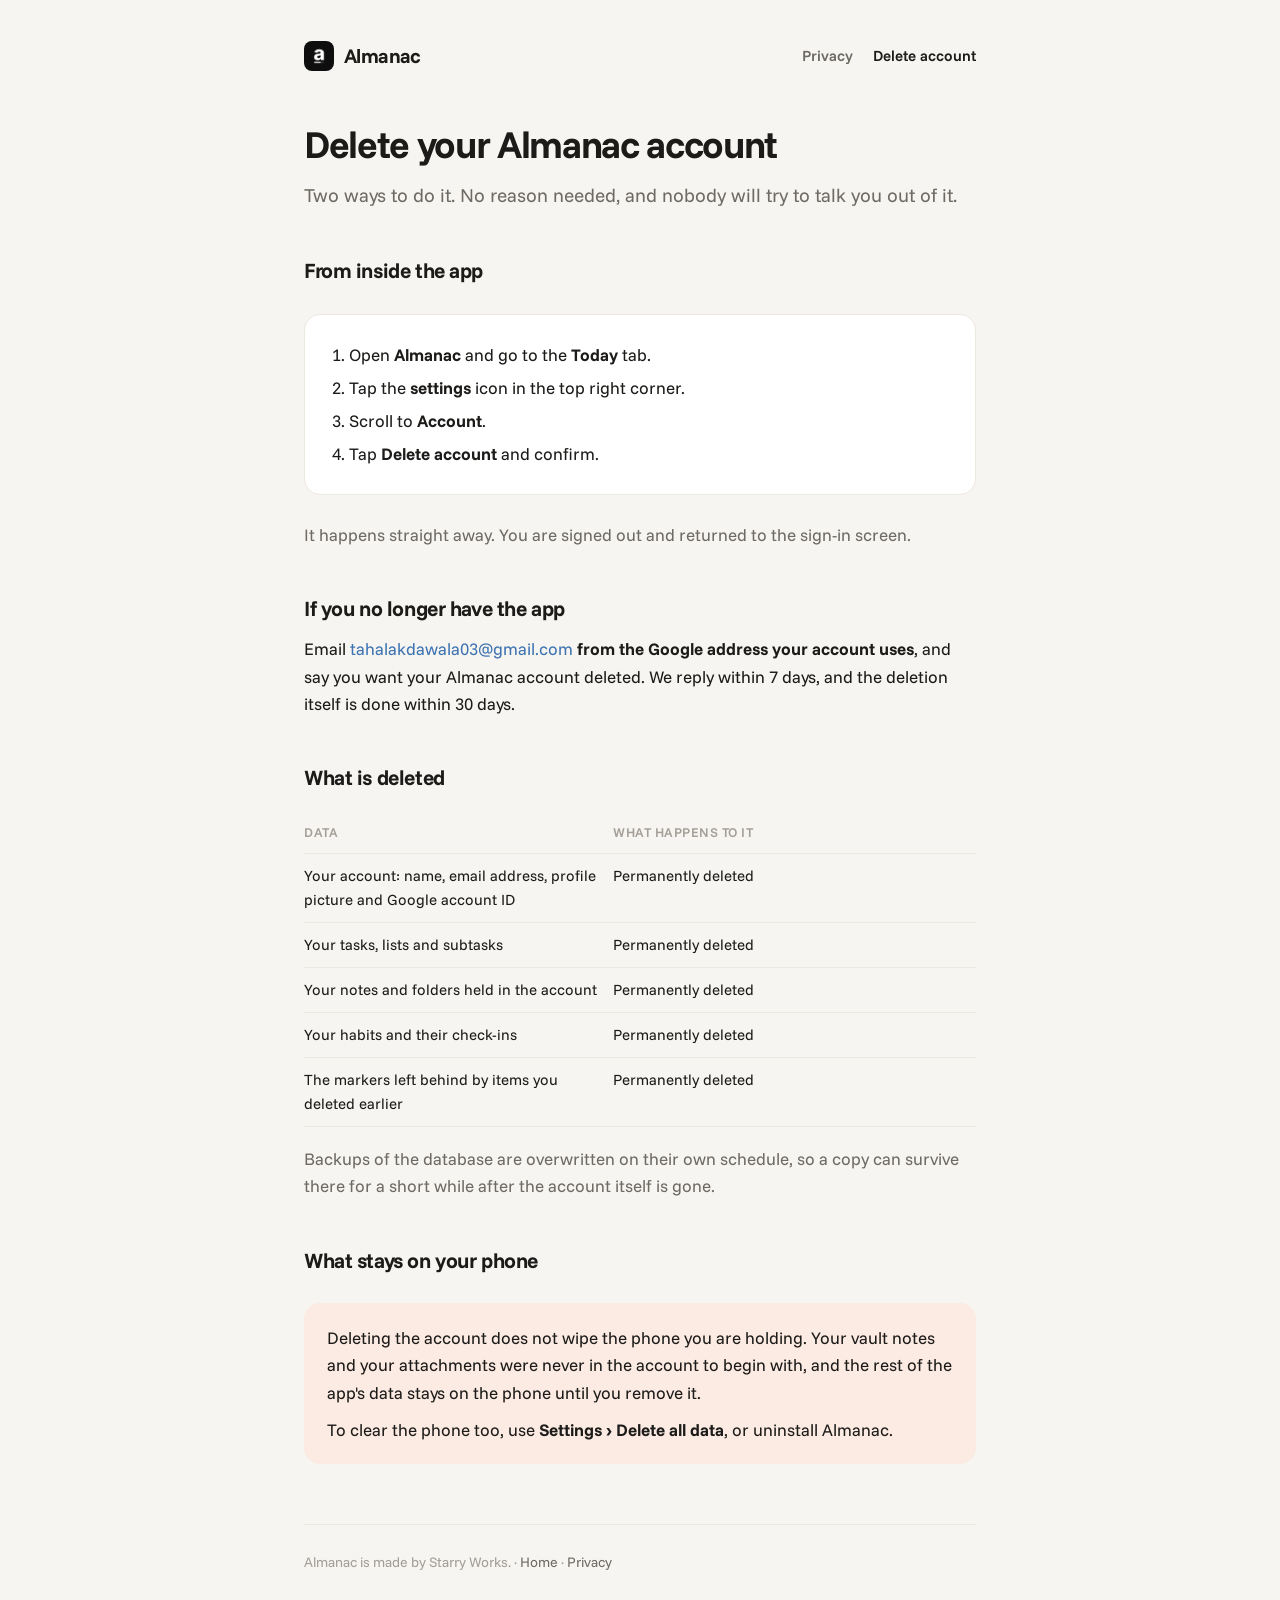
==== delete-account.html @ 03bf211e "Public site: home page, privacy policy, account deletion" ====
<!DOCTYPE html>
<html lang="en">
<head>
<meta charset="utf-8" />
<meta name="viewport" content="width=device-width, initial-scale=1" />
<title>Delete your account &middot; Almanac</title>
<meta name="description" content="How to delete your Almanac account and everything stored in it." />
<link rel="preconnect" href="https://fonts.googleapis.com" />
<link rel="preconnect" href="https://fonts.gstatic.com" crossorigin />
<link href="https://fonts.googleapis.com/css2?family=Funnel+Sans:wght@500;600;700&display=swap" rel="stylesheet" />
<link rel="stylesheet" href="style.css" />
<link rel="icon" href="app-icon.png" type="image/png" />
</head>
<body>
<div class="wrap">

  <div class="top">
    <a class="brand" href="./">
      <img class="mark" src="app-icon.png" alt="" />
      Almanac
    </a>
    <nav class="nav">
      <a href="privacy.html">Privacy</a>
      <a href="delete-account.html" aria-current="page">Delete account</a>
    </nav>
  </div>

  <h1>Delete your Almanac account</h1>
  <p class="lede">
    Two ways to do it. No reason needed, and nobody will try to talk you out of it.
  </p>

  <h2>From inside the app</h2>
  <div class="card">
    <ol style="margin:0">
      <li>Open <strong>Almanac</strong> and go to the <strong>Today</strong> tab.</li>
      <li>Tap the <strong>settings</strong> icon in the top right corner.</li>
      <li>Scroll to <strong>Account</strong>.</li>
      <li>Tap <strong>Delete account</strong> and confirm.</li>
    </ol>
  </div>
  <p class="muted">It happens straight away. You are signed out and returned to the sign-in screen.</p>

  <h2>If you no longer have the app</h2>
  <p>
    Email <a href="mailto:tahalakdawala03@gmail.com?subject=Delete%20my%20Almanac%20account">tahalakdawala03@gmail.com</a>
    <strong>from the Google address your account uses</strong>, and say you want your Almanac
    account deleted. We reply within 7 days, and the deletion itself is done within 30 days.
  </p>

  <h2>What is deleted</h2>
  <table>
    <tr><th style="width:46%">Data</th><th>What happens to it</th></tr>
    <tr><td>Your account: name, email address, profile picture and Google account ID</td><td>Permanently deleted</td></tr>
    <tr><td>Your tasks, lists and subtasks</td><td>Permanently deleted</td></tr>
    <tr><td>Your notes and folders held in the account</td><td>Permanently deleted</td></tr>
    <tr><td>Your habits and their check-ins</td><td>Permanently deleted</td></tr>
    <tr><td>The markers left behind by items you deleted earlier</td><td>Permanently deleted</td></tr>
  </table>
  <p class="muted">
    Backups of the database are overwritten on their own schedule, so a copy can survive there
    for a short while after the account itself is gone.
  </p>

  <h2>What stays on your phone</h2>
  <div class="card tangerine">
    <p style="margin-top:0">
      Deleting the account does not wipe the phone you are holding. Your vault notes and your
      attachments were never in the account to begin with, and the rest of the app's data stays
      on the phone until you remove it.
    </p>
    <p style="margin-bottom:0">
      To clear the phone too, use <strong>Settings &rsaquo; Delete all data</strong>, or
      uninstall Almanac.
    </p>
  </div>

  <footer>
    Almanac is made by Starry Works. &middot;
    <a href="./">Home</a> &middot;
    <a href="privacy.html">Privacy</a>
  </footer>

</div>
</body>
</html>
---- style.css ----
/* Almanac site. Tokens mirror src/theme/tokens.ts in the app repo. */

:root {
  --bg: #F7F5F2;
  --surface: #FFFFFF;
  --border: #ECE8E2;

  --ink: #1C1B19;
  --ink2: #6E6A64;
  --ink3: #A39E97;

  --tangerine: #E8612C;
  --tint-tangerine: #FCEBE2;
  --tint-mint: #E1F2E9;
  --mint-ink: #2F8059;
  --tint-lilac: #EEEAFA;
  --lilac-ink: #6A57BE;
  --tint-butter: #FBF1D3;
  --tint-sky: #E3EEFA;
  --sky-ink: #3D73B0;

  --radius-card: 16px;
  --radius-pill: 999px;
}

* { box-sizing: border-box; }
html { -webkit-text-size-adjust: 100%; scroll-behavior: smooth; }

body {
  margin: 0;
  background: var(--bg);
  color: var(--ink);
  font-family: "Funnel Sans", -apple-system, BlinkMacSystemFont, "Segoe UI",
    Roboto, Helvetica, Arial, sans-serif;
  font-size: 17px;
  line-height: 1.6;
  -webkit-font-smoothing: antialiased;
}

.wrap { max-width: 720px; margin: 0 auto; padding: 40px 24px 96px; }

/* ------------------------------------------------------------- header --- */

.top {
  display: flex;
  align-items: center;
  justify-content: space-between;
  gap: 16px;
  flex-wrap: wrap;
  margin-bottom: 52px;
}

.brand {
  display: inline-flex;
  align-items: center;
  gap: 10px;
  font-weight: 700;
  letter-spacing: -0.03em;
  font-size: 20px;
  color: var(--ink);
  text-decoration: none;
}

.mark { width: 30px; height: 30px; border-radius: 8px; flex: none; }

.nav { display: flex; gap: 20px; font-size: 15px; font-weight: 600; }
.nav a { color: var(--ink2); text-decoration: none; }
.nav a:hover, .nav a[aria-current="page"] { color: var(--ink); }

/* --------------------------------------------------------- typography --- */

h1 {
  font-size: 38px;
  line-height: 1.1;
  letter-spacing: -0.035em;
  font-weight: 700;
  margin: 0 0 14px;
}

h2 {
  font-size: 21px;
  letter-spacing: -0.02em;
  font-weight: 700;
  margin: 44px 0 10px;
}

h3 {
  font-size: 16px;
  letter-spacing: -0.01em;
  font-weight: 600;
  margin: 24px 0 6px;
}

p { margin: 10px 0; }
ul, ol { padding-left: 22px; margin: 10px 0; }
li { margin: 6px 0; }

a { color: var(--sky-ink); text-decoration: none; }
a:hover { text-decoration: underline; }

.lede { font-size: 19px; color: var(--ink2); margin: 0 0 8px; }
.updated { color: var(--ink3); font-size: 15px; margin: 0; }
.muted { color: var(--ink2); }

/* -------------------------------------------------------------- parts --- */

.card {
  border: 1px solid var(--border);
  border-radius: var(--radius-card);
  padding: 20px 22px;
  background: var(--surface);
  margin: 26px 0;
}

.card > :first-child { margin-top: 0; }
.card > :last-child { margin-bottom: 0; }

.card.tangerine { background: var(--tint-tangerine); border-color: transparent; }
.card.mint   { background: var(--tint-mint);   border-color: transparent; }
.card.lilac  { background: var(--tint-lilac);  border-color: transparent; }
.card.butter { background: var(--tint-butter); border-color: transparent; }
.card.sky    { background: var(--tint-sky);    border-color: transparent; }

.label {
  font-size: 12px;
  font-weight: 600;
  letter-spacing: 0.06em;
  text-transform: uppercase;
  color: var(--ink3);
  margin: 0 0 6px;
}

.btn {
  display: inline-block;
  background: var(--ink);
  color: #FFFFFF;
  font-weight: 600;
  font-size: 16px;
  padding: 13px 24px;
  border-radius: var(--radius-pill);
  text-decoration: none;
}
.btn:hover { text-decoration: none; opacity: 0.88; }

.grid {
  display: grid;
  grid-template-columns: repeat(auto-fit, minmax(210px, 1fr));
  gap: 12px;
  margin: 26px 0;
}

.grid .card { margin: 0; }

table {
  width: 100%;
  border-collapse: collapse;
  margin: 18px 0;
  font-size: 15px;
  display: block;
  overflow-x: auto;
}
th, td {
  text-align: left;
  padding: 10px 14px 10px 0;
  border-bottom: 1px solid var(--border);
  vertical-align: top;
}
th { font-weight: 600; font-size: 13px; letter-spacing: 0.04em; text-transform: uppercase; color: var(--ink3); }

.toc { font-size: 15px; }
.toc ol { padding-left: 20px; }
.toc li { margin: 3px 0; }

footer {
  margin-top: 60px;
  padding-top: 26px;
  border-top: 1px solid var(--border);
  color: var(--ink3);
  font-size: 14px;
}
footer a { color: var(--ink2); }

@media (max-width: 560px) {
  body { font-size: 16px; }
  h1 { font-size: 31px; }
  .wrap { padding: 28px 20px 72px; }
  .top { margin-bottom: 36px; }
}
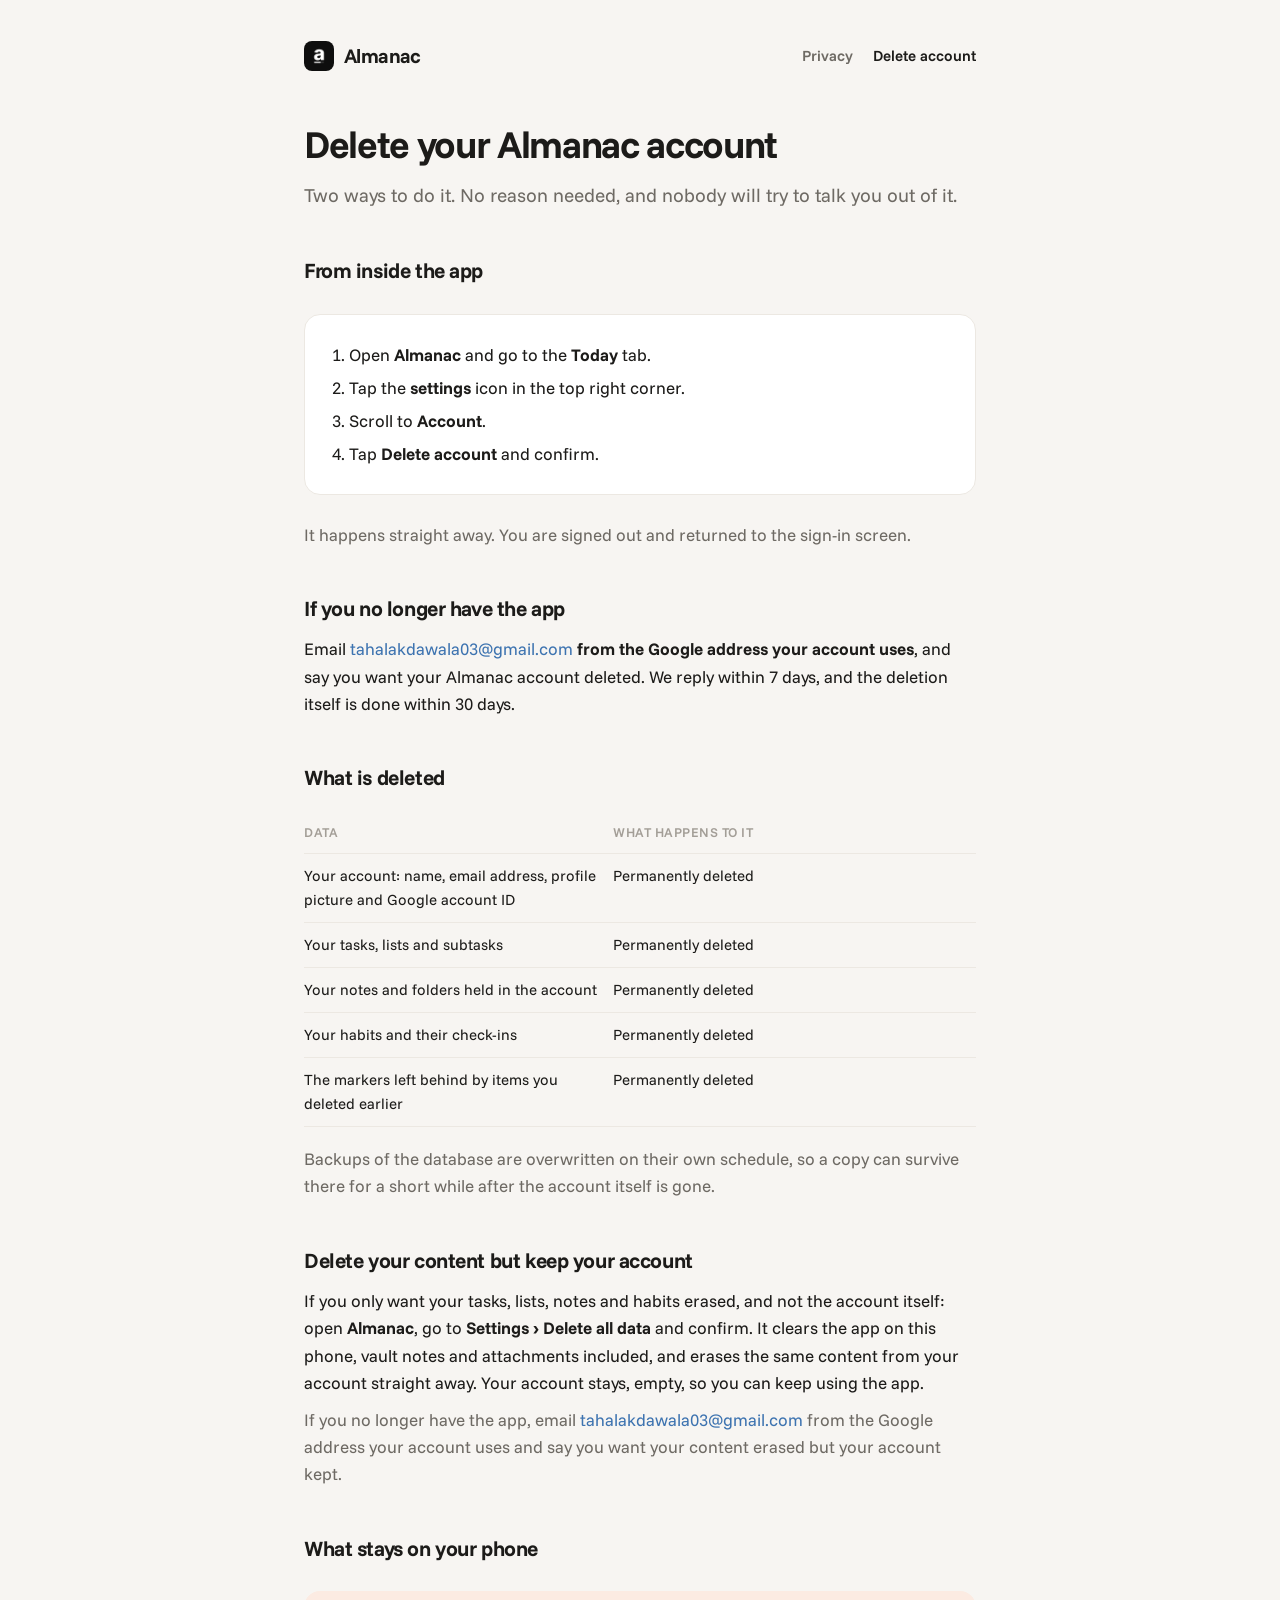
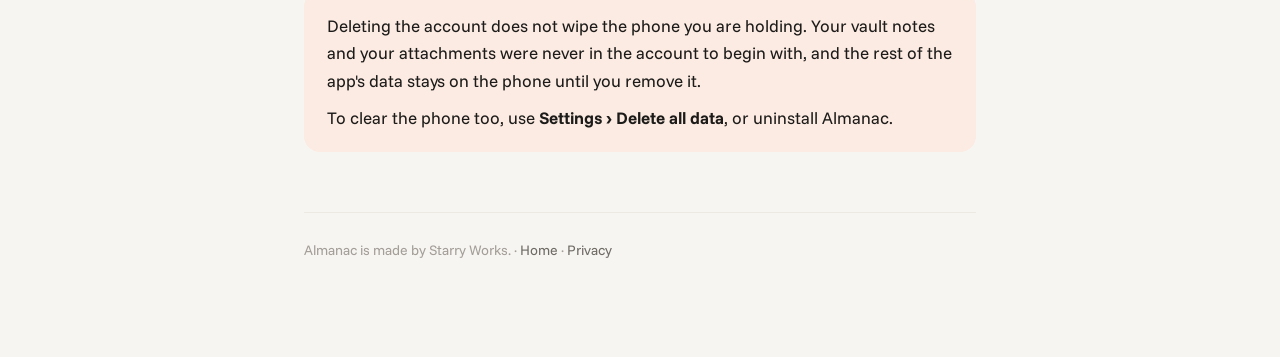
==== commit 3938458e: "Add a section on deleting content without deleting the account" ====
--- a/delete-account.html
+++ b/delete-account.html
@@ -62,6 +62,21 @@
     for a short while after the account itself is gone.
   </p>
 
+  <h2 id="data">Delete your content but keep your account</h2>
+  <p>
+    If you only want your tasks, lists, notes and habits erased, and not the account itself:
+    open <strong>Almanac</strong>, go to <strong>Settings &rsaquo; Delete all data</strong> and
+    confirm. It clears the app on this phone, vault notes and attachments included, and erases
+    the same content from your account straight away. Your account stays, empty, so you can
+    keep using the app.
+  </p>
+  <p class="muted">
+    If you no longer have the app, email
+    <a href="mailto:tahalakdawala03@gmail.com?subject=Delete%20my%20Almanac%20data">tahalakdawala03@gmail.com</a>
+    from the Google address your account uses and say you want your content erased but your
+    account kept.
+  </p>
+
   <h2>What stays on your phone</h2>
   <div class="card tangerine">
     <p style="margin-top:0">
